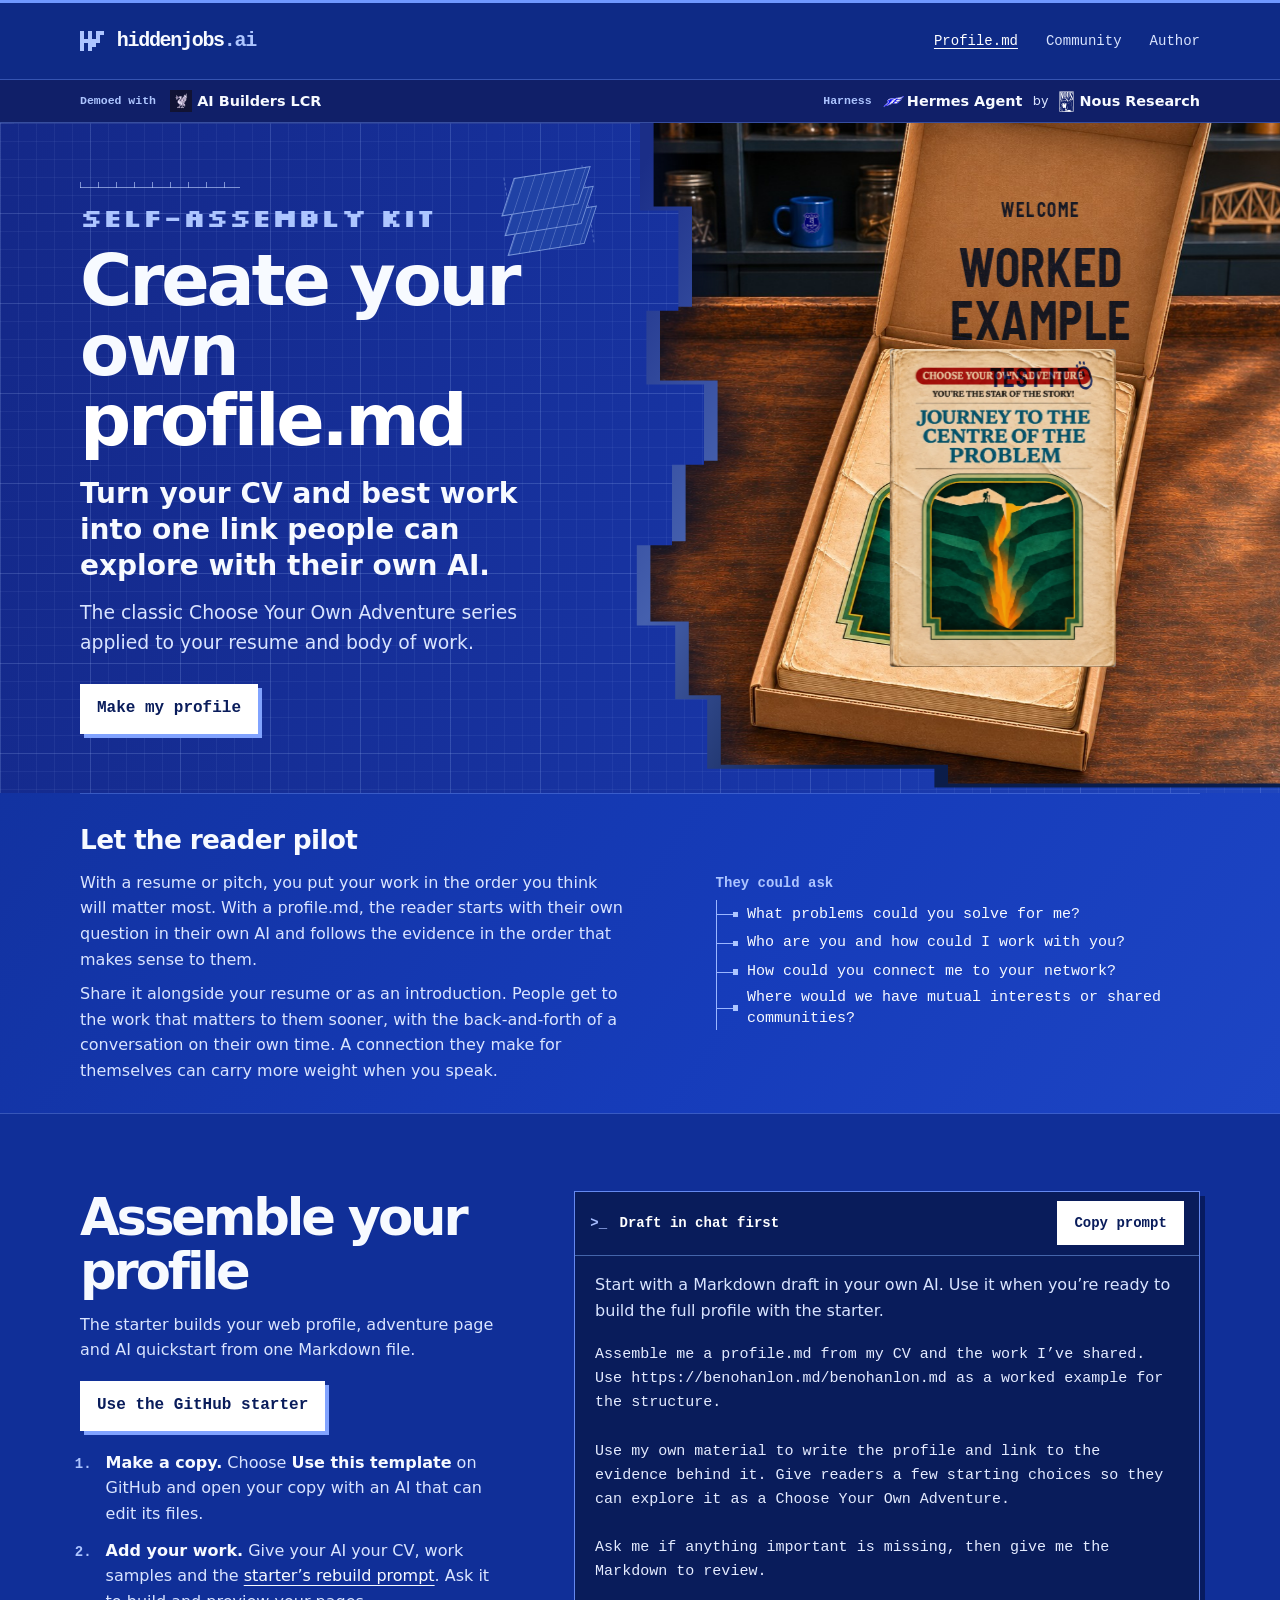
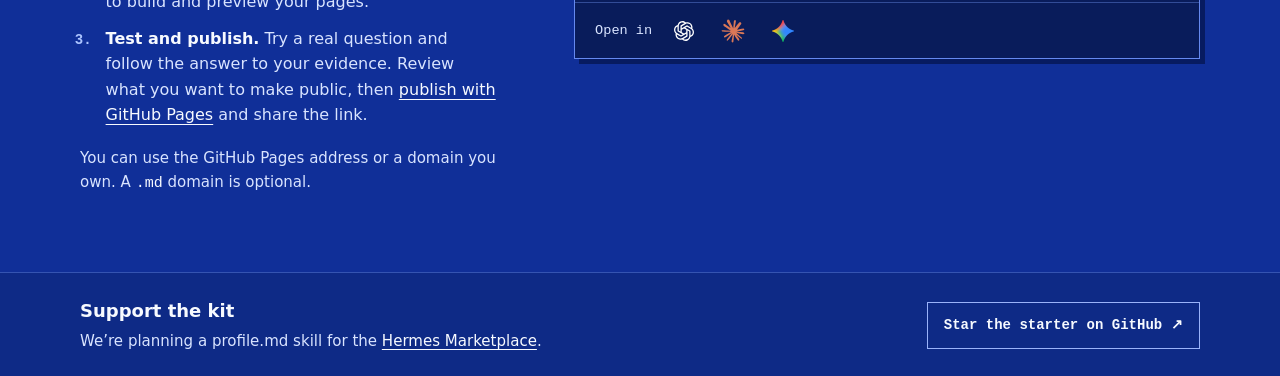
==== index.html @ c7e39a01 "Publish the Hidden Jobs profile.md kit" ====
<!doctype html>
<html lang="en-GB">
<head>
  <meta charset="utf-8">
  <meta name="viewport" content="width=device-width, initial-scale=1">
  <meta http-equiv="refresh" content="0; url=./profile-md/">
  <link rel="canonical" href="https://hiddenjobs.ai/profile-md/">
  <title>Hidden Jobs</title>
</head>
<body>
  <a href="./profile-md/">Create your own CYOA profile.md</a>
</body>
</html>
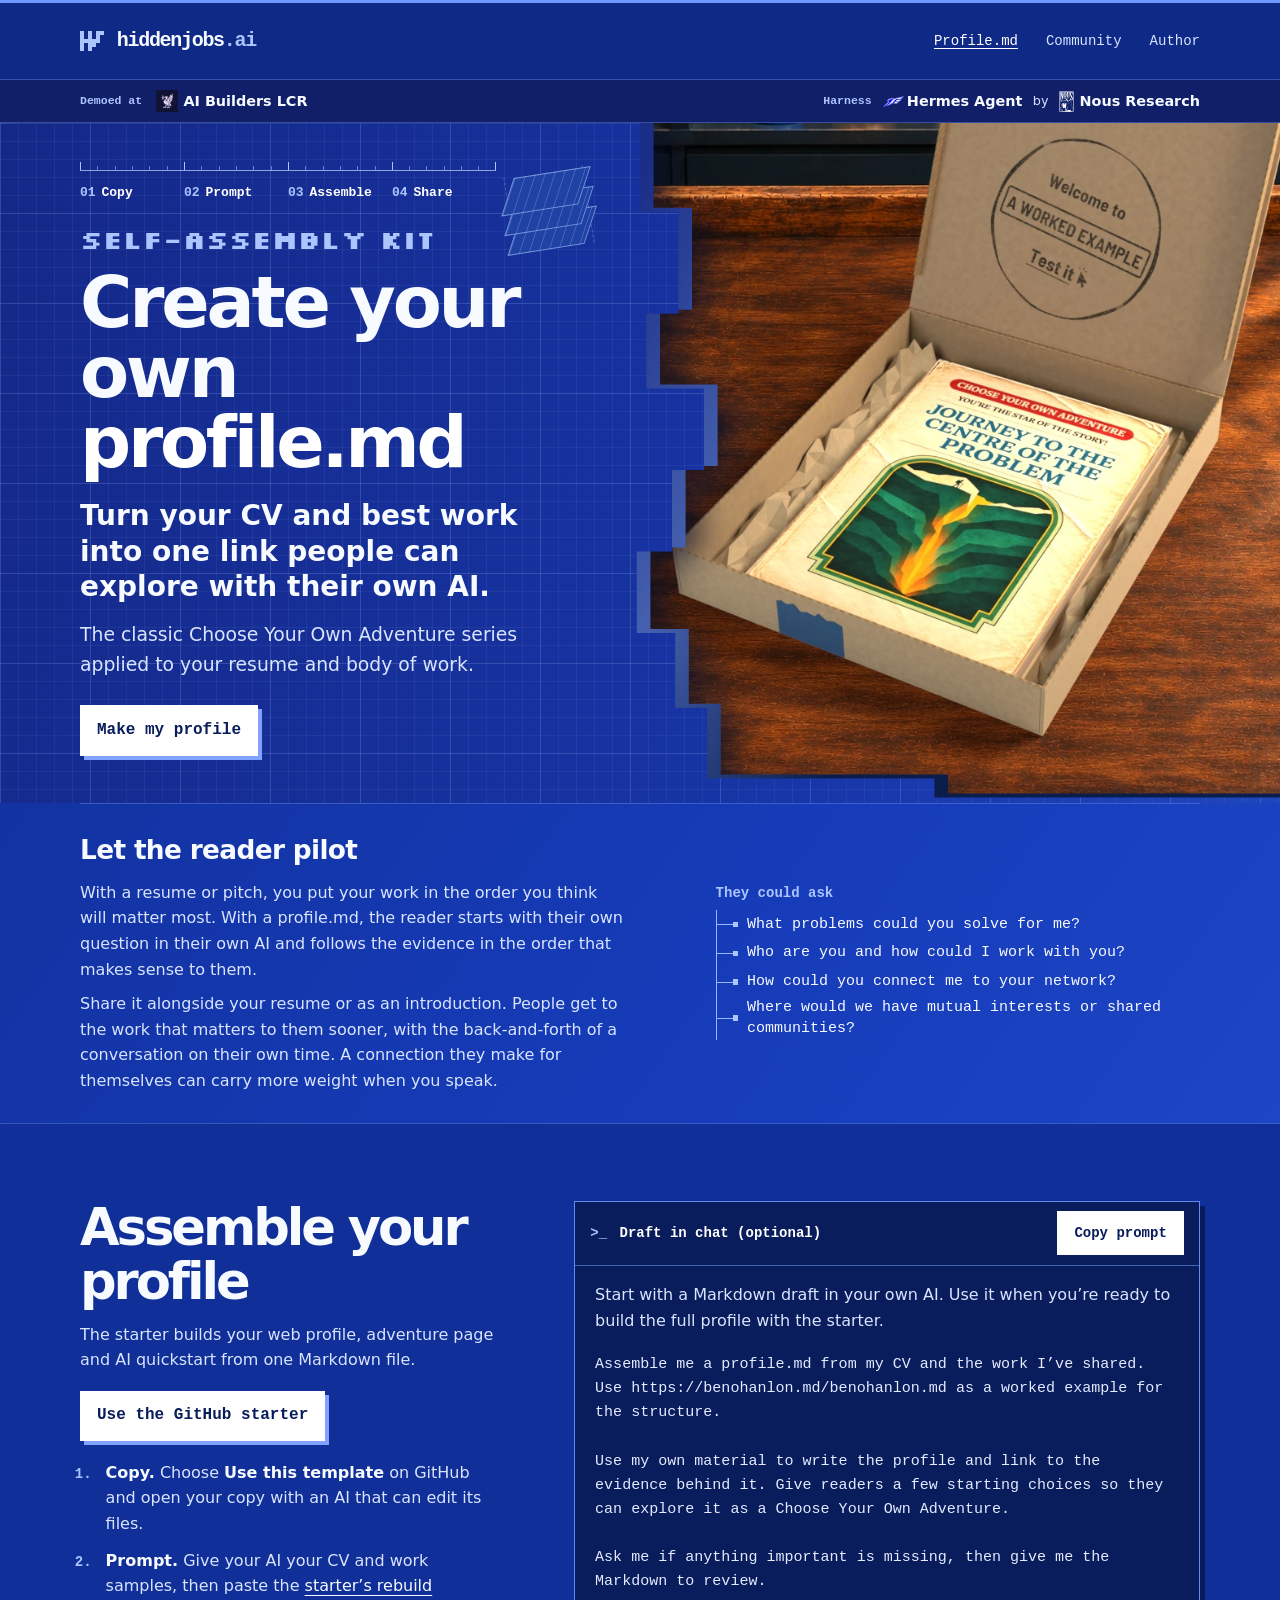
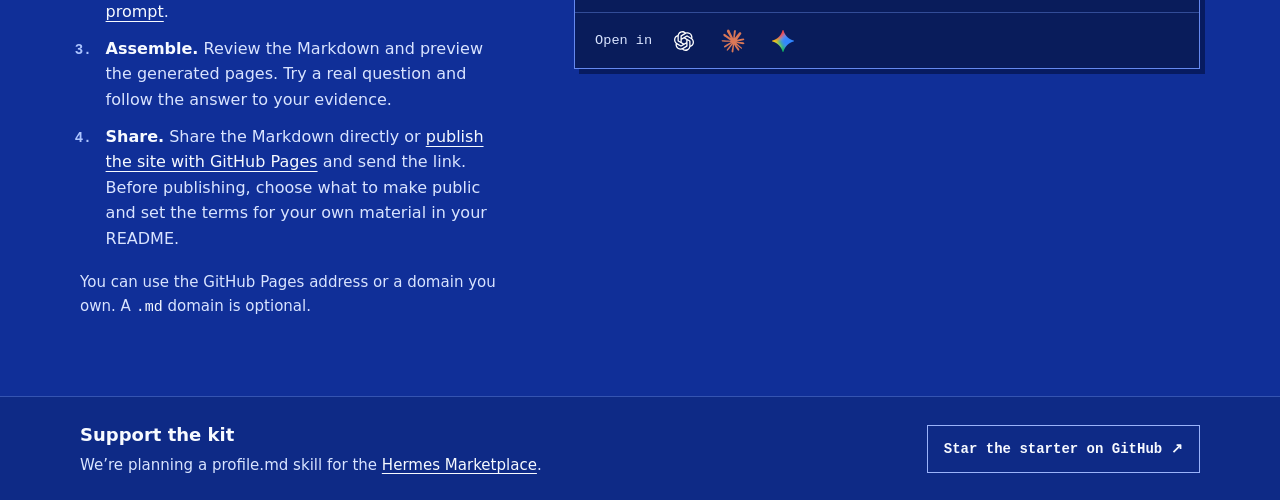
==== commit d6c9a9c2: "Add the Hidden Jobs social preview card" ====
--- a/index.html
+++ b/index.html
@@ -4,7 +4,21 @@
   <meta charset="utf-8">
   <meta name="viewport" content="width=device-width, initial-scale=1">
   <meta http-equiv="refresh" content="0; url=./profile-md/">
-  <link rel="canonical" href="https://hiddenjobs.ai/profile-md/">
+  <meta name="description" content="Turn your CV and best work into one link people can explore with their own AI.">
+  <link rel="canonical" href="https://benohanlon.github.io/hiddenjobs-ai/profile-md/">
+  <meta property="og:type" content="website">
+  <meta property="og:site_name" content="Hidden Jobs">
+  <meta property="og:title" content="Create your own profile.md">
+  <meta property="og:description" content="Turn your CV and best work into one link people can explore with their own AI.">
+  <meta property="og:url" content="https://benohanlon.github.io/hiddenjobs-ai/profile-md/">
+  <meta property="og:image" content="https://benohanlon.github.io/hiddenjobs-ai/assets/profile-md-share.jpg">
+  <meta property="og:image:type" content="image/jpeg">
+  <meta property="og:image:width" content="1200">
+  <meta property="og:image:height" content="630">
+  <meta property="og:image:alt" content="Create your own profile.md. An open book mailer sits beside the AI Builders LCR and Hermes Agent logos.">
+  <meta name="twitter:card" content="summary_large_image">
+  <meta name="twitter:image" content="https://benohanlon.github.io/hiddenjobs-ai/assets/profile-md-share.jpg">
+  <meta name="twitter:image:alt" content="Create your own profile.md. An open book mailer sits beside the AI Builders LCR and Hermes Agent logos.">
   <title>Hidden Jobs</title>
 </head>
 <body>
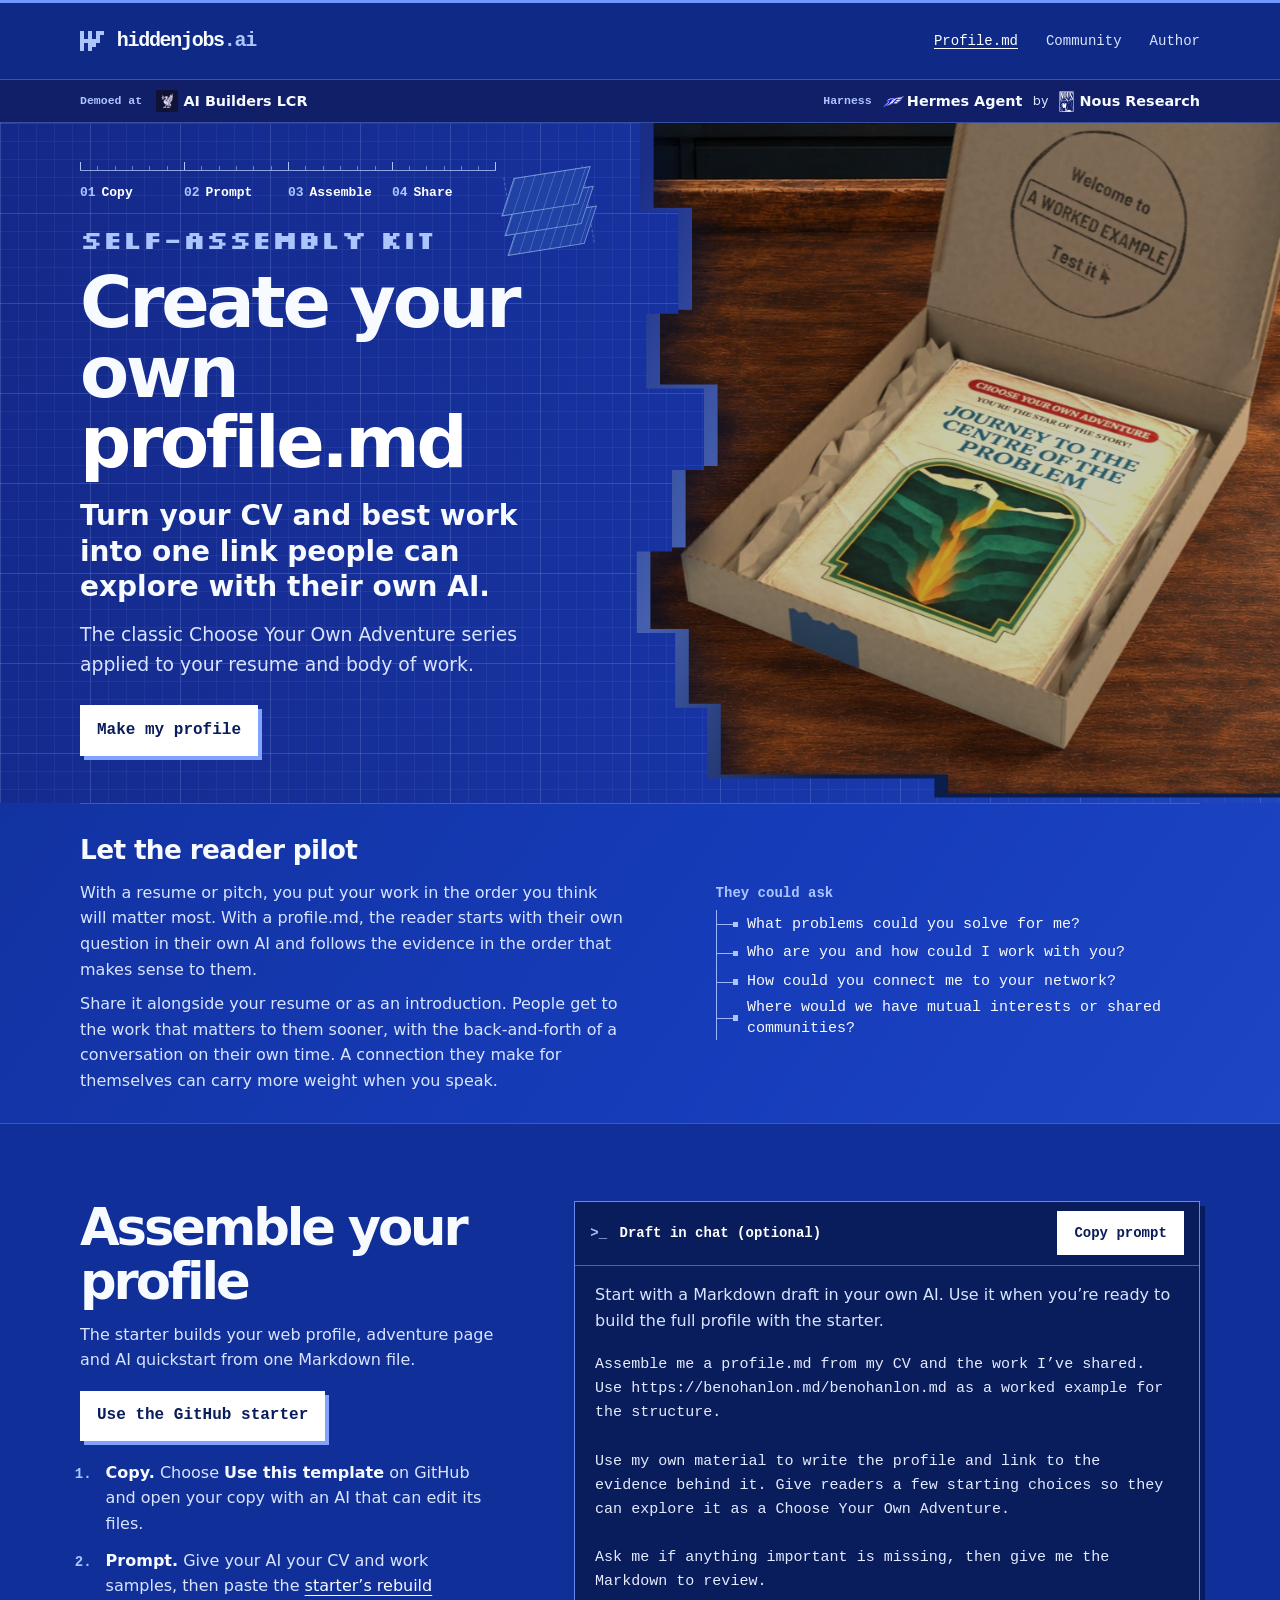
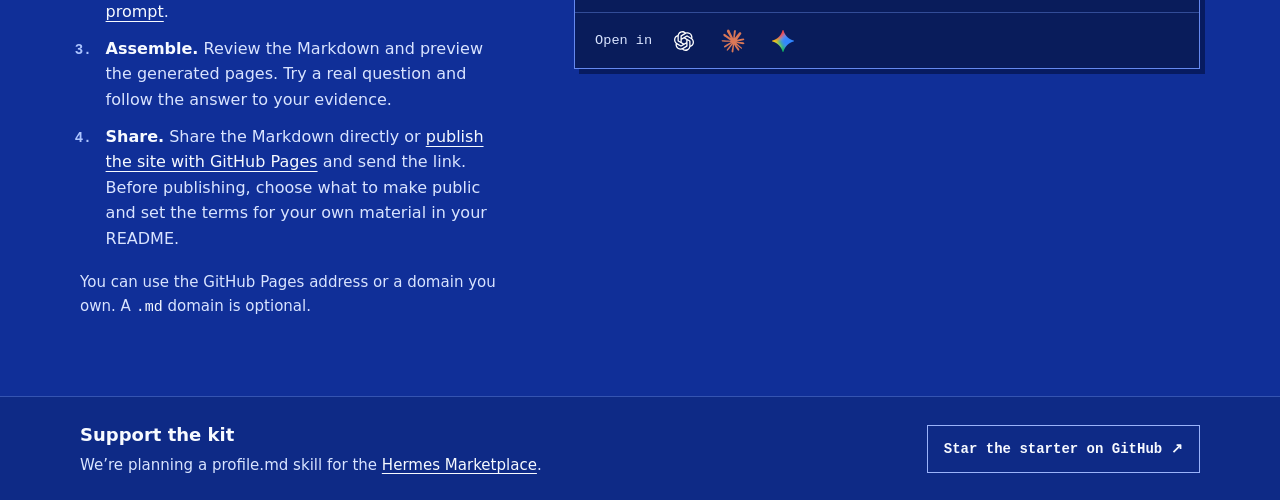
==== commit 62275915: "Add the Choose Your Own Adventure wordmark to the share card" ====
--- a/index.html
+++ b/index.html
@@ -9,16 +9,16 @@
   <meta property="og:type" content="website">
   <meta property="og:site_name" content="Hidden Jobs">
   <meta property="og:title" content="Create your own profile.md">
-  <meta property="og:description" content="Turn your CV and best work into one link people can explore with their own AI.">
+  <meta property="og:description" content="A Choose Your Own Adventure for your CV and best work. One link people can explore in their own AI chat.">
   <meta property="og:url" content="https://benohanlon.github.io/hiddenjobs-ai/profile-md/">
-  <meta property="og:image" content="https://benohanlon.github.io/hiddenjobs-ai/assets/profile-md-share.jpg">
+  <meta property="og:image" content="https://benohanlon.github.io/hiddenjobs-ai/assets/profile-md-share.jpg?v=cyoa">
   <meta property="og:image:type" content="image/jpeg">
   <meta property="og:image:width" content="1200">
   <meta property="og:image:height" content="630">
-  <meta property="og:image:alt" content="Create your own profile.md. An open book mailer sits beside the AI Builders LCR and Hermes Agent logos.">
+  <meta property="og:image:alt" content="Create your own profile.md. A Choose Your Own Adventure for your CV and best work. An open book mailer sits beside the AI Builders LCR and Hermes Agent logos.">
   <meta name="twitter:card" content="summary_large_image">
-  <meta name="twitter:image" content="https://benohanlon.github.io/hiddenjobs-ai/assets/profile-md-share.jpg">
-  <meta name="twitter:image:alt" content="Create your own profile.md. An open book mailer sits beside the AI Builders LCR and Hermes Agent logos.">
+  <meta name="twitter:image" content="https://benohanlon.github.io/hiddenjobs-ai/assets/profile-md-share.jpg?v=cyoa">
+  <meta name="twitter:image:alt" content="Create your own profile.md. A Choose Your Own Adventure for your CV and best work. An open book mailer sits beside the AI Builders LCR and Hermes Agent logos.">
   <title>Hidden Jobs</title>
 </head>
 <body>
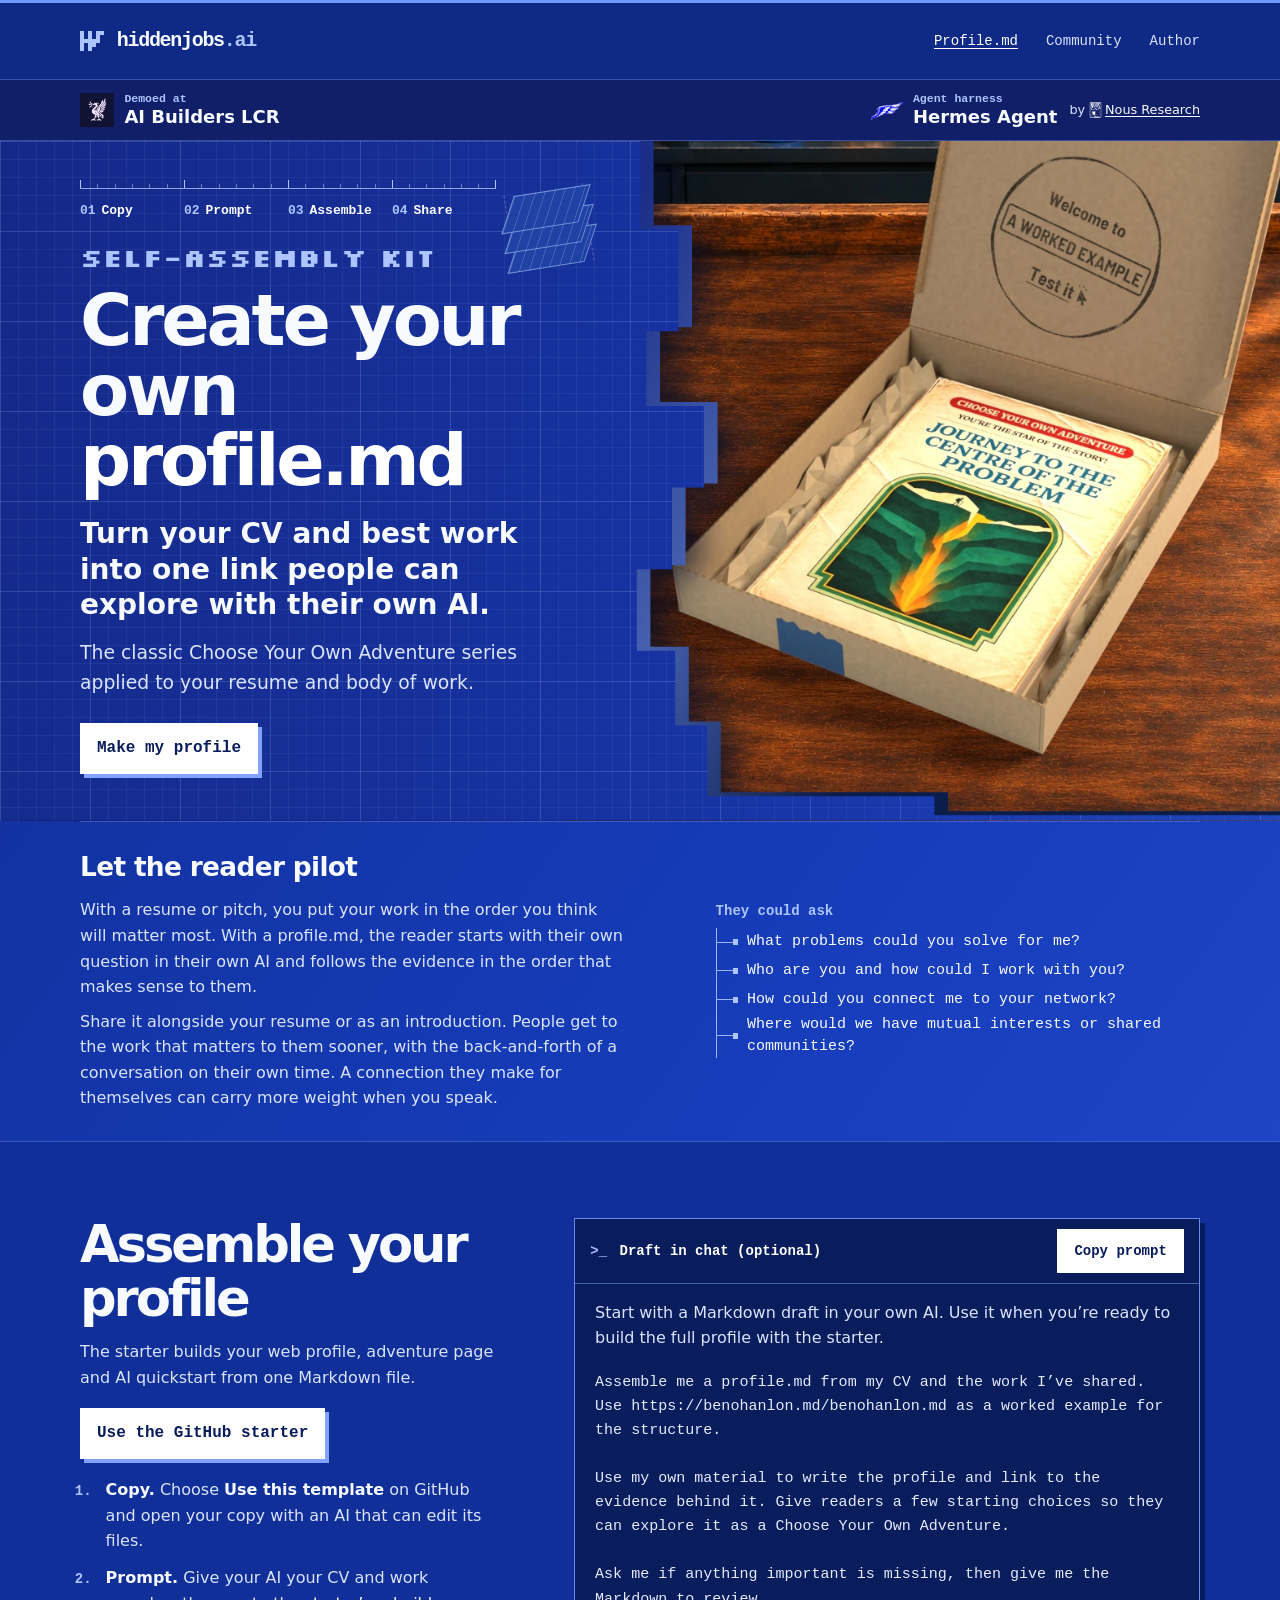
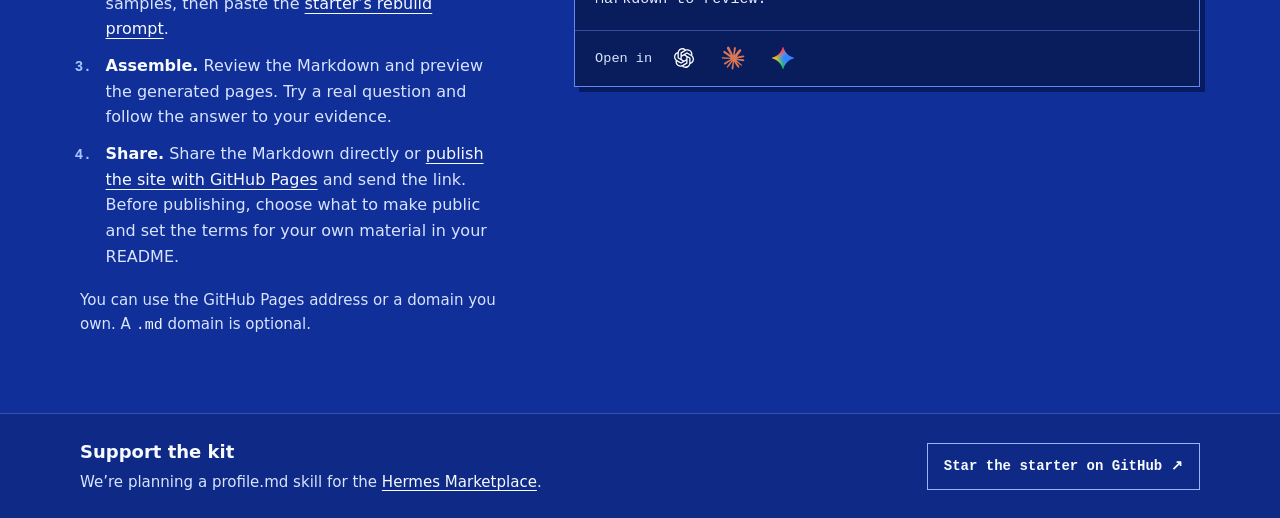
==== commit 3fcf61ce: "Give AI Builders LCR and Hermes Agent clearer credit" ====
--- a/index.html
+++ b/index.html
@@ -5,19 +5,19 @@
   <meta name="viewport" content="width=device-width, initial-scale=1">
   <meta http-equiv="refresh" content="0; url=./profile-md/">
   <meta name="description" content="Turn your CV and best work into one link people can explore with their own AI.">
-  <link rel="canonical" href="https://benohanlon.github.io/hiddenjobs-ai/profile-md/">
+  <link rel="canonical" href="https://hiddenjobs.ai/profile-md/">
   <meta property="og:type" content="website">
   <meta property="og:site_name" content="Hidden Jobs">
   <meta property="og:title" content="Create your own profile.md">
   <meta property="og:description" content="A Choose Your Own Adventure for your CV and best work. One link people can explore in their own AI chat.">
-  <meta property="og:url" content="https://benohanlon.github.io/hiddenjobs-ai/profile-md/">
-  <meta property="og:image" content="https://benohanlon.github.io/hiddenjobs-ai/assets/profile-md-share.jpg?v=cyoa">
+  <meta property="og:url" content="https://hiddenjobs.ai/profile-md/">
+  <meta property="og:image" content="https://hiddenjobs.ai/assets/profile-md-share.jpg?v=communities">
   <meta property="og:image:type" content="image/jpeg">
   <meta property="og:image:width" content="1200">
   <meta property="og:image:height" content="630">
   <meta property="og:image:alt" content="Create your own profile.md. A Choose Your Own Adventure for your CV and best work. An open book mailer sits beside the AI Builders LCR and Hermes Agent logos.">
   <meta name="twitter:card" content="summary_large_image">
-  <meta name="twitter:image" content="https://benohanlon.github.io/hiddenjobs-ai/assets/profile-md-share.jpg?v=cyoa">
+  <meta name="twitter:image" content="https://hiddenjobs.ai/assets/profile-md-share.jpg?v=communities">
   <meta name="twitter:image:alt" content="Create your own profile.md. A Choose Your Own Adventure for your CV and best work. An open book mailer sits beside the AI Builders LCR and Hermes Agent logos.">
   <title>Hidden Jobs</title>
 </head>
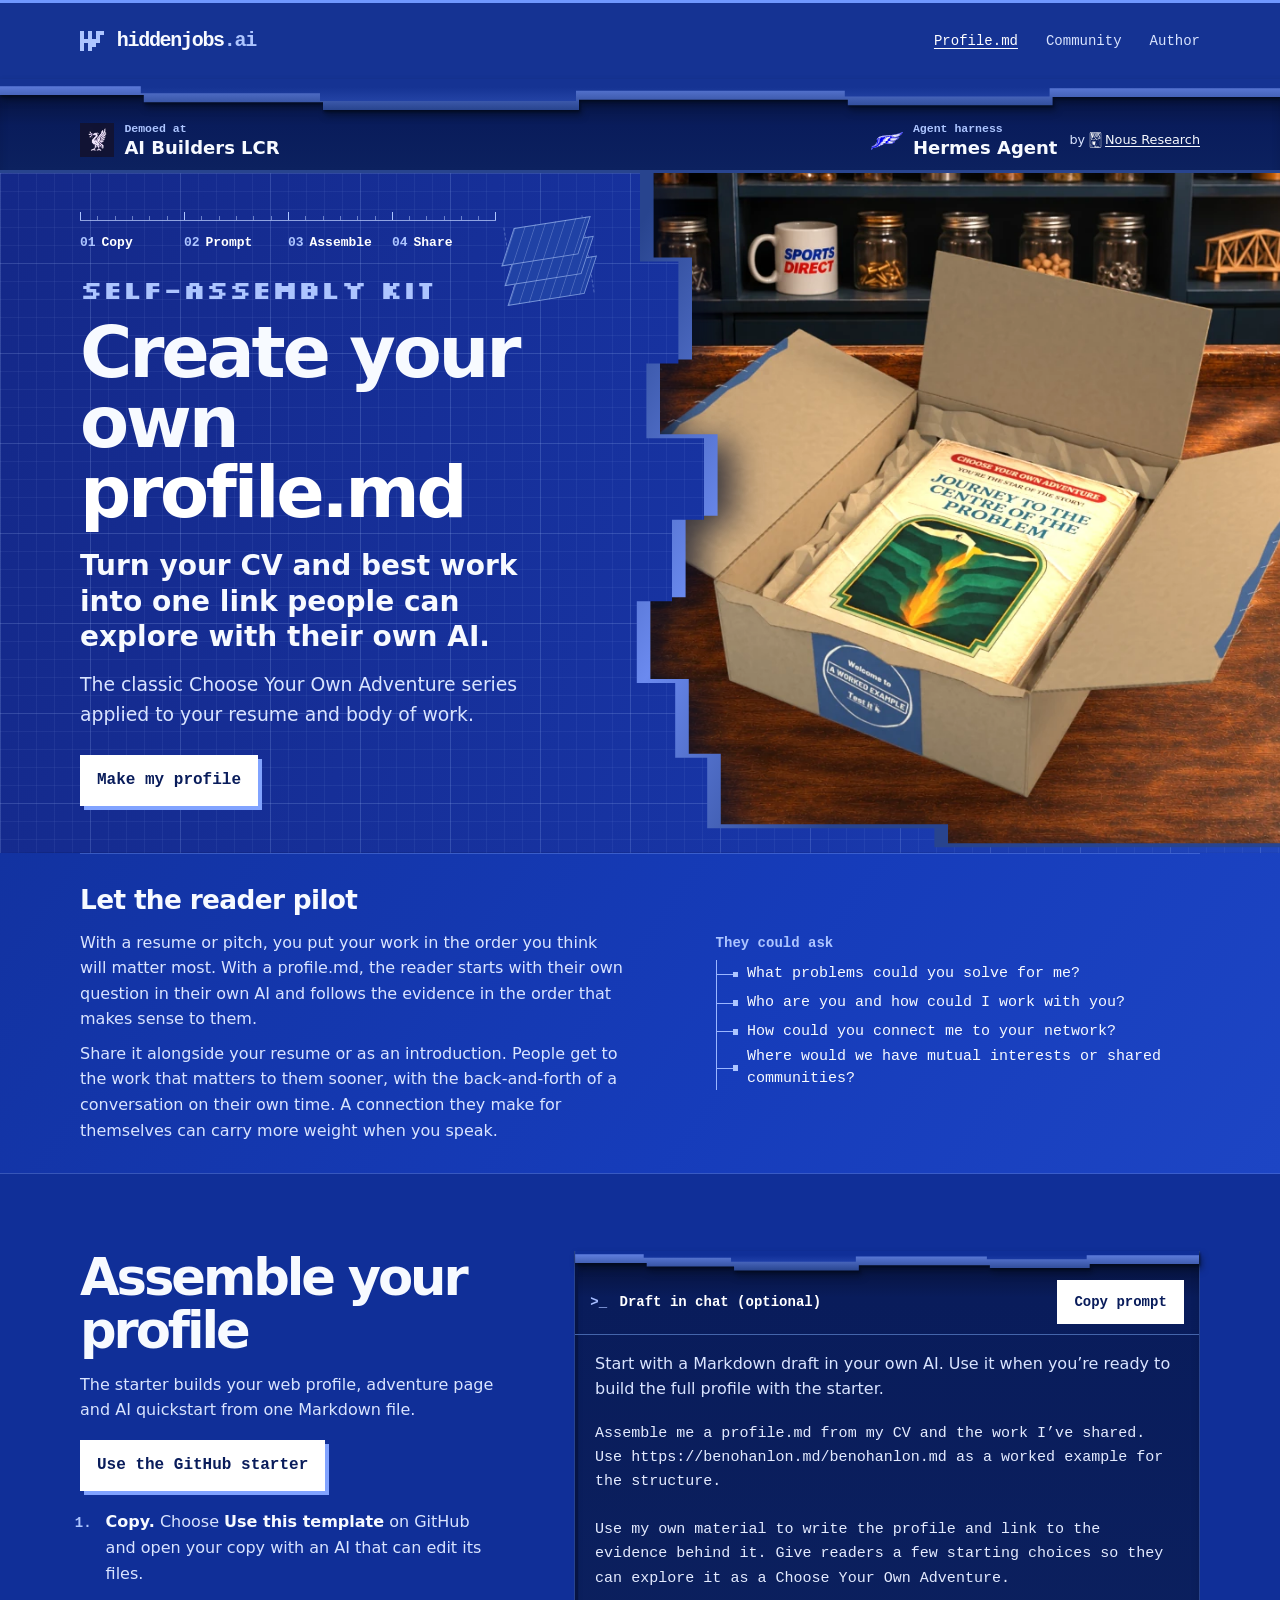
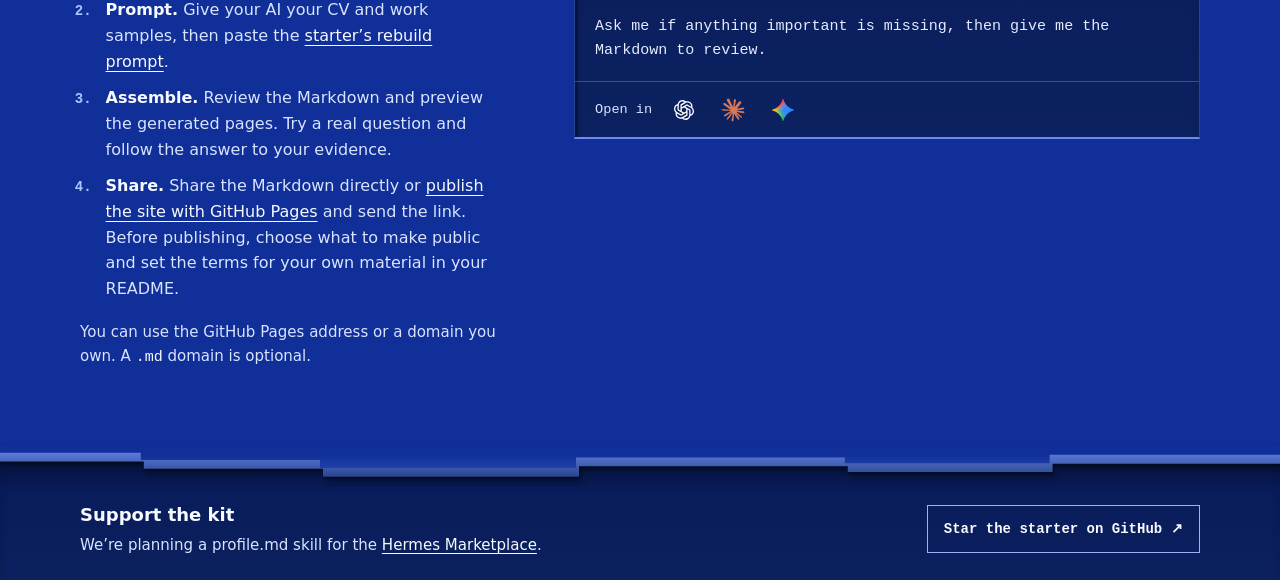
==== commit 717610ec: "Ship the white-stamped workshop parcel" ====
--- a/index.html
+++ b/index.html
@@ -11,14 +11,14 @@
   <meta property="og:title" content="Create your own profile.md">
   <meta property="og:description" content="A Choose Your Own Adventure for your CV and best work. One link people can explore in their own AI chat.">
   <meta property="og:url" content="https://hiddenjobs.ai/profile-md/">
-  <meta property="og:image" content="https://hiddenjobs.ai/assets/profile-md-share.jpg?v=communities">
+  <meta property="og:image" content="https://hiddenjobs.ai/assets/profile-md-share.jpg?v=parcel">
   <meta property="og:image:type" content="image/jpeg">
   <meta property="og:image:width" content="1200">
   <meta property="og:image:height" content="630">
-  <meta property="og:image:alt" content="Create your own profile.md. A Choose Your Own Adventure for your CV and best work. An open book mailer sits beside the AI Builders LCR and Hermes Agent logos.">
+  <meta property="og:image:alt" content="Create your own profile.md. A Choose Your Own Adventure for your CV and best work. An open delivery carton sits beside the AI Builders LCR and Hermes Agent logos.">
   <meta name="twitter:card" content="summary_large_image">
-  <meta name="twitter:image" content="https://hiddenjobs.ai/assets/profile-md-share.jpg?v=communities">
-  <meta name="twitter:image:alt" content="Create your own profile.md. A Choose Your Own Adventure for your CV and best work. An open book mailer sits beside the AI Builders LCR and Hermes Agent logos.">
+  <meta name="twitter:image" content="https://hiddenjobs.ai/assets/profile-md-share.jpg?v=parcel">
+  <meta name="twitter:image:alt" content="Create your own profile.md. A Choose Your Own Adventure for your CV and best work. An open delivery carton sits beside the AI Builders LCR and Hermes Agent logos.">
   <title>Hidden Jobs</title>
 </head>
 <body>
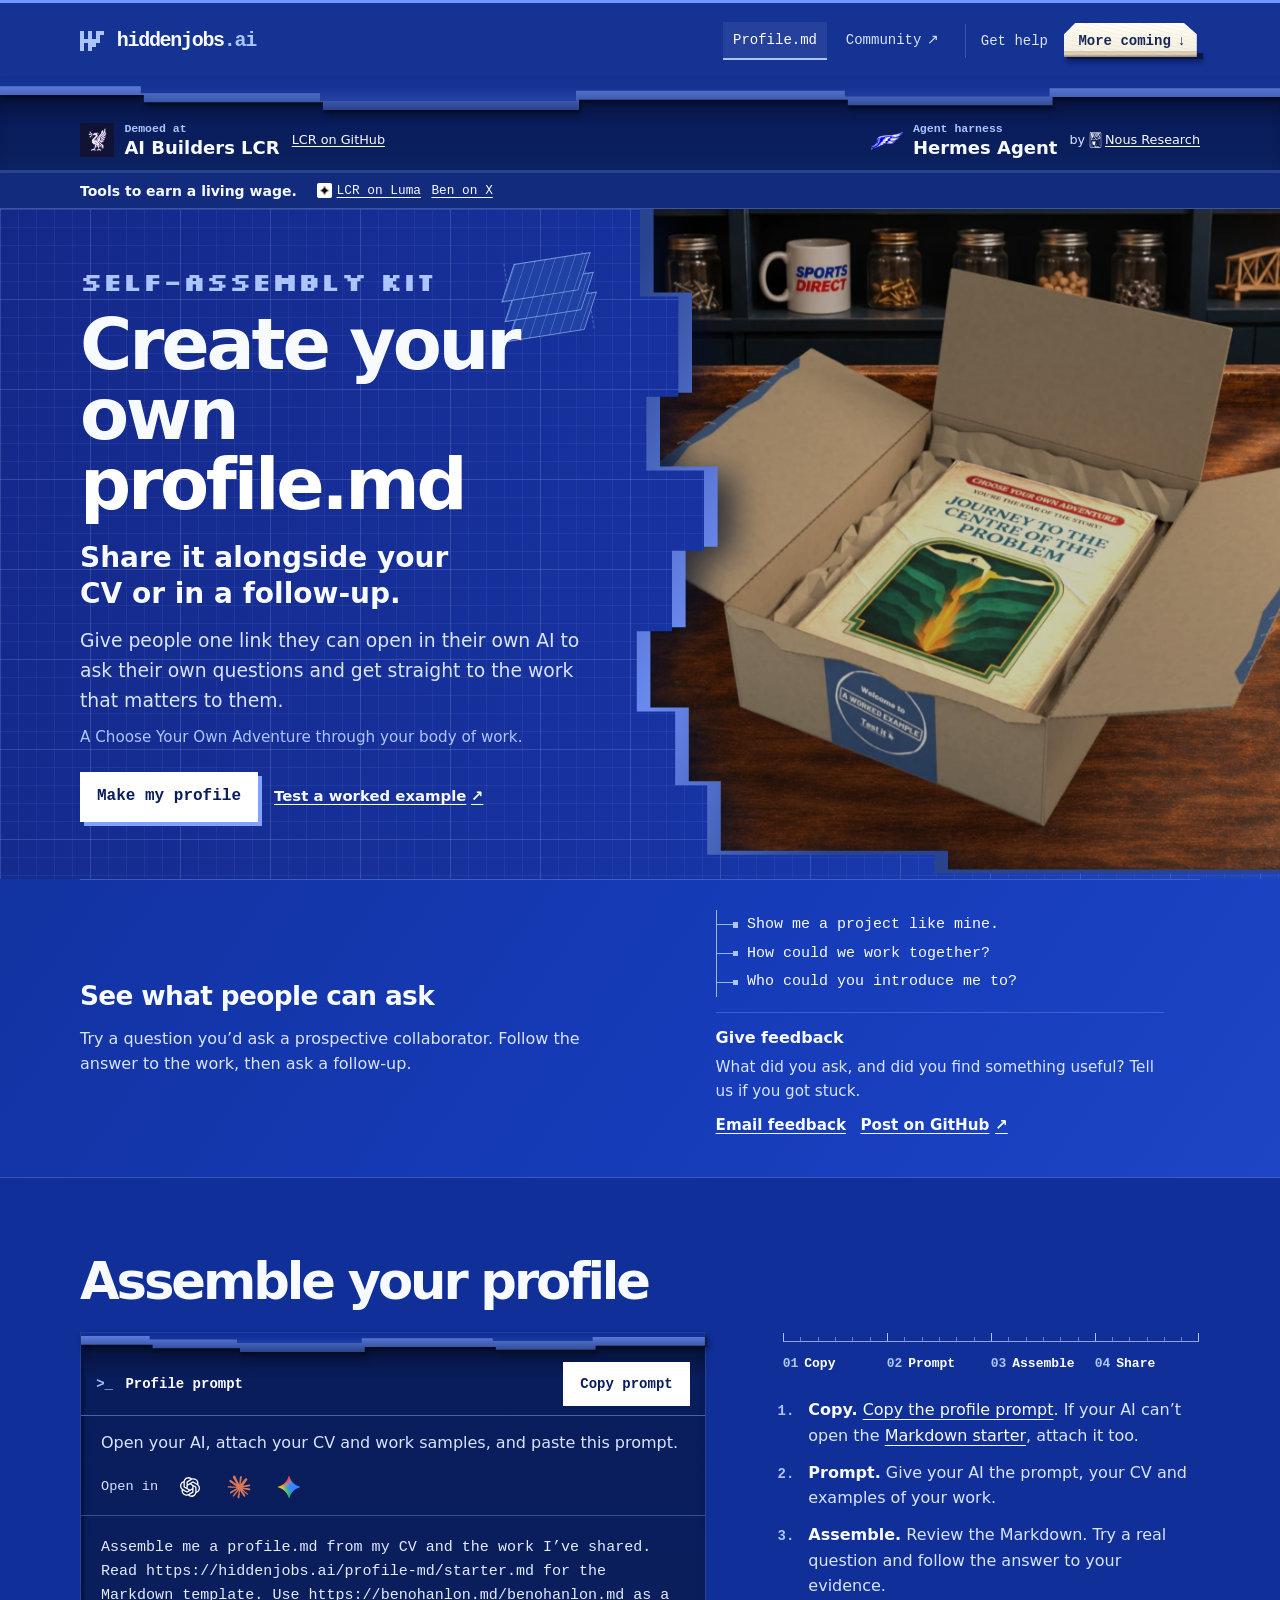
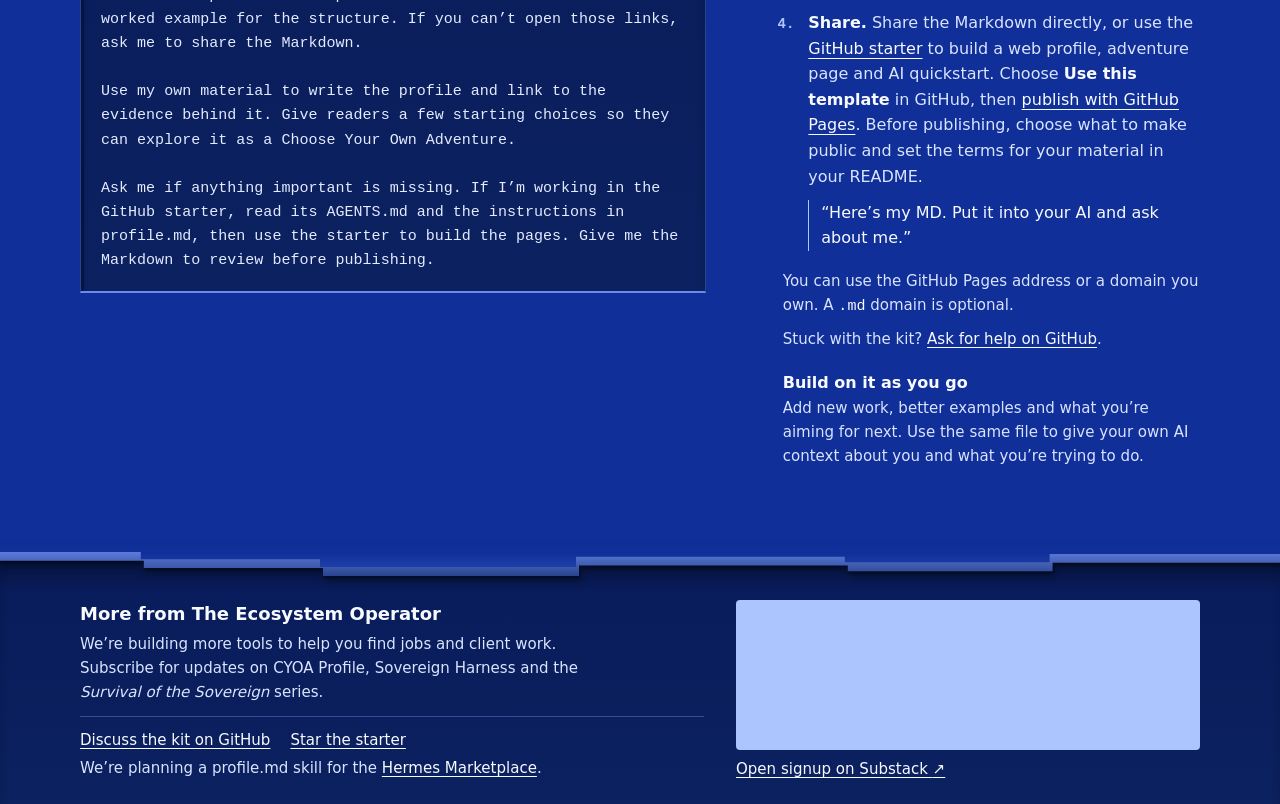
==== commit b1371780: "Position CYOA Profile as a follow-up and CV companion" ====
--- a/index.html
+++ b/index.html
@@ -4,21 +4,21 @@
   <meta charset="utf-8">
   <meta name="viewport" content="width=device-width, initial-scale=1">
   <meta http-equiv="refresh" content="0; url=./profile-md/">
-  <meta name="description" content="Turn your CV and best work into one link people can explore with their own AI.">
+  <meta name="description" content="Share a profile.md alongside your CV or in a follow-up. People can ask their own AI about your work.">
   <link rel="canonical" href="https://hiddenjobs.ai/profile-md/">
   <meta property="og:type" content="website">
   <meta property="og:site_name" content="Hidden Jobs">
   <meta property="og:title" content="Create your own profile.md">
-  <meta property="og:description" content="A Choose Your Own Adventure for your CV and best work. One link people can explore in their own AI chat.">
+  <meta property="og:description" content="Share alongside your CV or in a follow-up. Give people a Choose Your Own Adventure through your work in their own AI.">
   <meta property="og:url" content="https://hiddenjobs.ai/profile-md/">
-  <meta property="og:image" content="https://hiddenjobs.ai/assets/profile-md-share.jpg?v=parcel">
+  <meta property="og:image" content="https://hiddenjobs.ai/assets/profile-md-share.jpg?v=follow-up">
   <meta property="og:image:type" content="image/jpeg">
   <meta property="og:image:width" content="1200">
   <meta property="og:image:height" content="630">
-  <meta property="og:image:alt" content="Create your own profile.md. A Choose Your Own Adventure for your CV and best work. An open delivery carton sits beside the AI Builders LCR and Hermes Agent logos.">
+  <meta property="og:image:alt" content="Create your own profile.md. Share it alongside your CV or in a follow-up. An open delivery carton sits beside the AI Builders LCR and Hermes Agent logos.">
   <meta name="twitter:card" content="summary_large_image">
-  <meta name="twitter:image" content="https://hiddenjobs.ai/assets/profile-md-share.jpg?v=parcel">
-  <meta name="twitter:image:alt" content="Create your own profile.md. A Choose Your Own Adventure for your CV and best work. An open delivery carton sits beside the AI Builders LCR and Hermes Agent logos.">
+  <meta name="twitter:image" content="https://hiddenjobs.ai/assets/profile-md-share.jpg?v=follow-up">
+  <meta name="twitter:image:alt" content="Create your own profile.md. Share it alongside your CV or in a follow-up. An open delivery carton sits beside the AI Builders LCR and Hermes Agent logos.">
   <title>Hidden Jobs</title>
 </head>
 <body>
